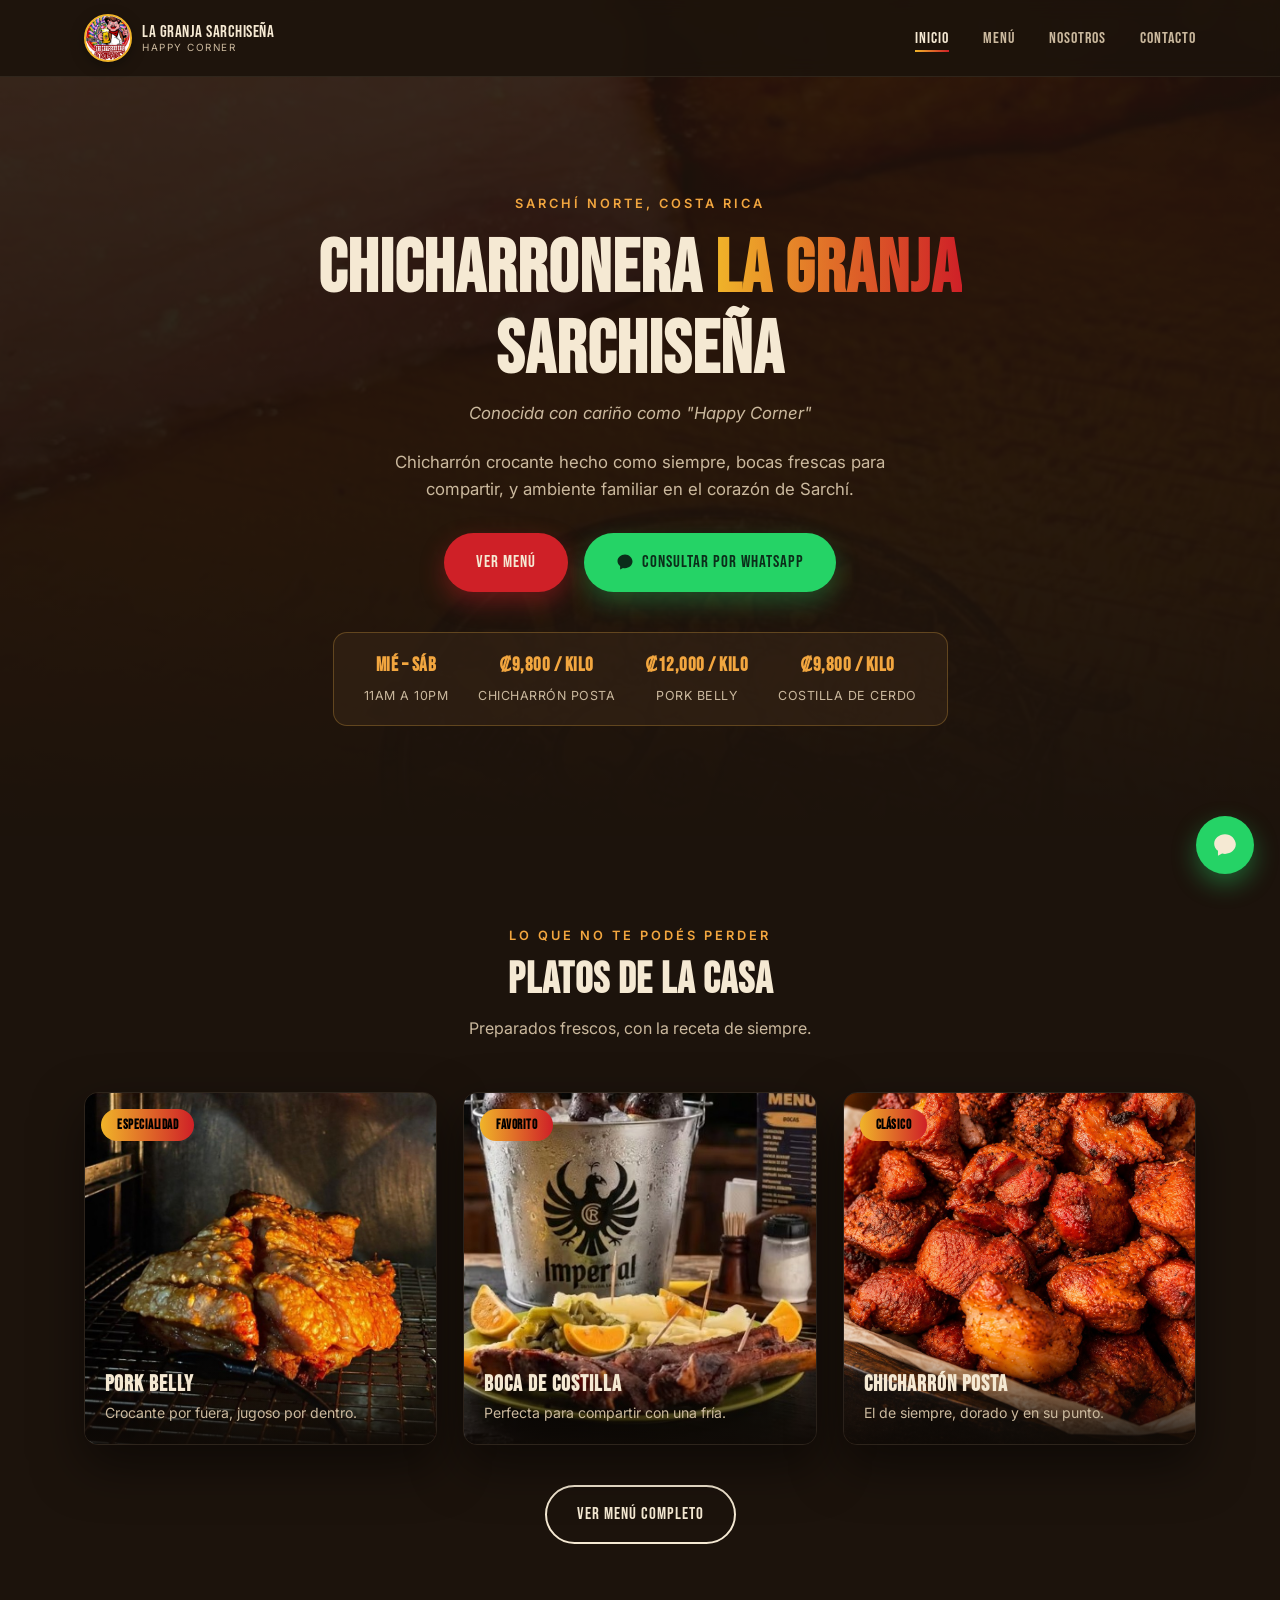
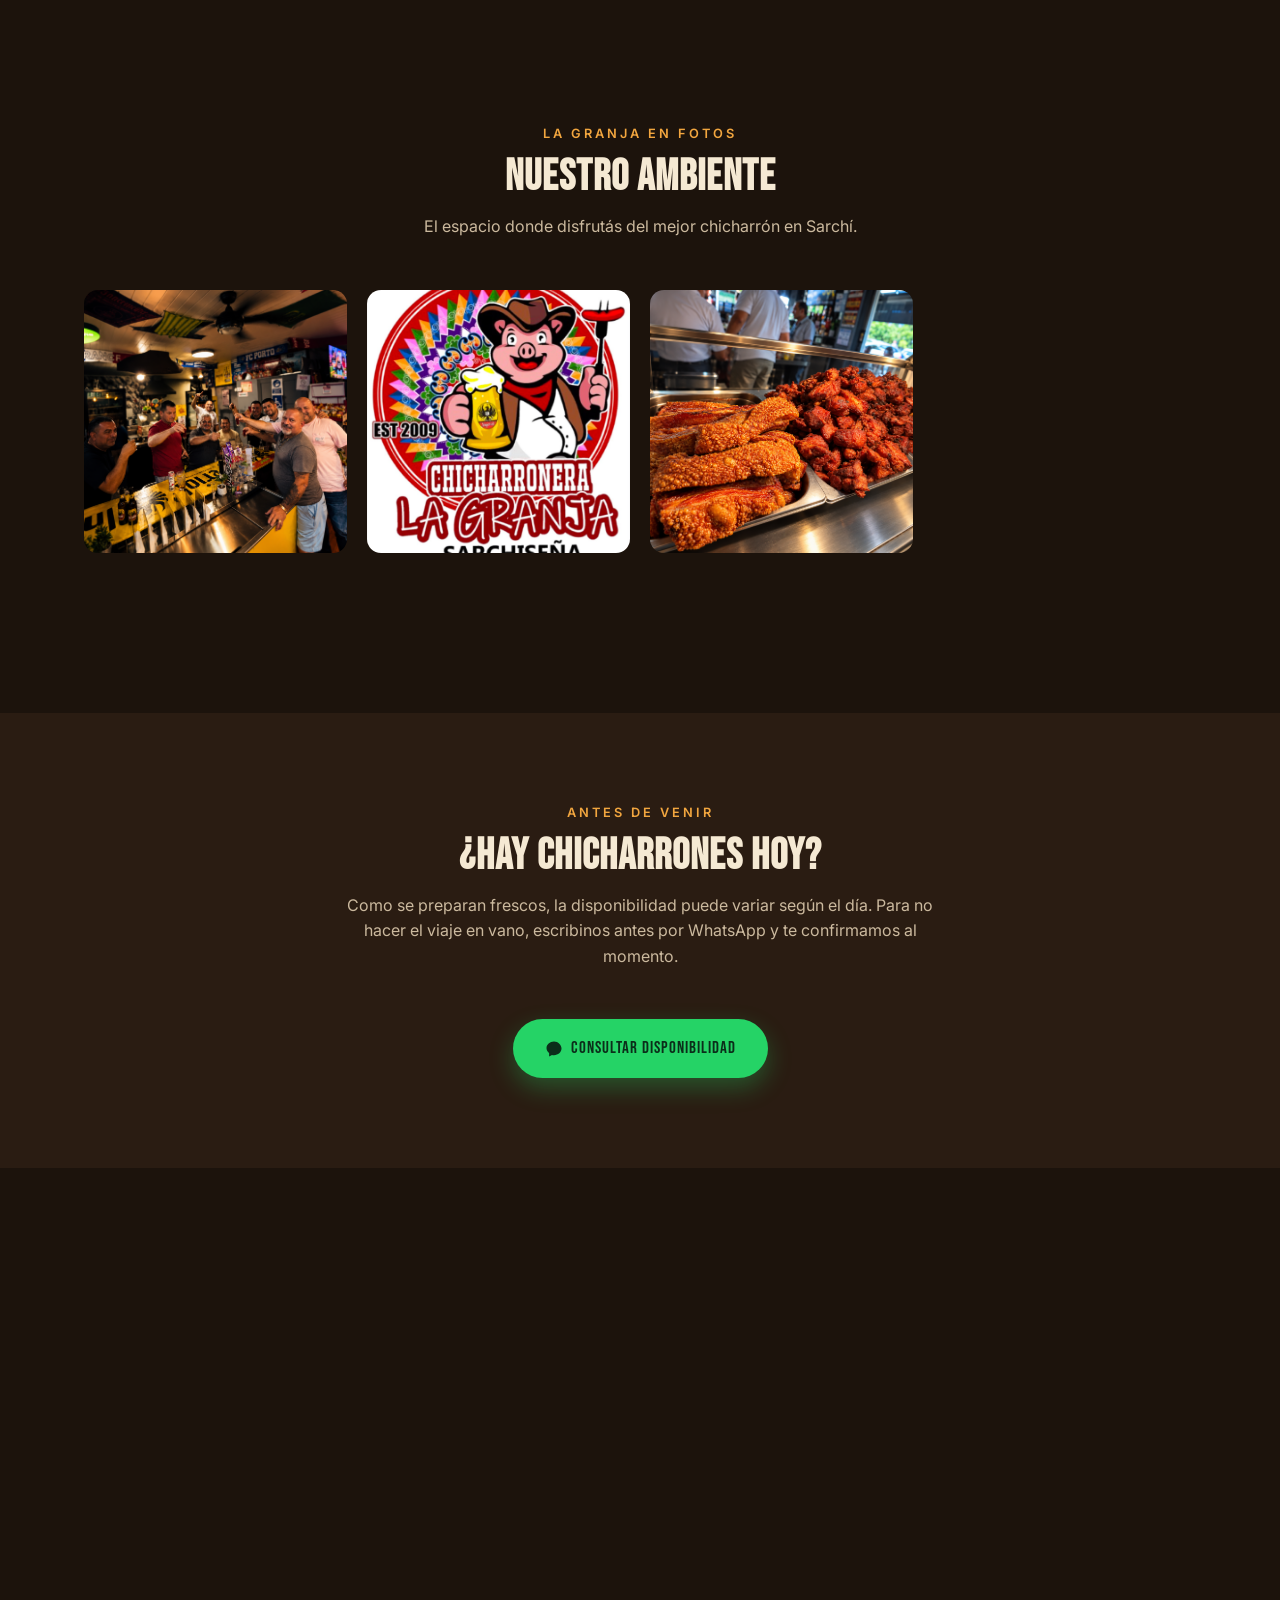
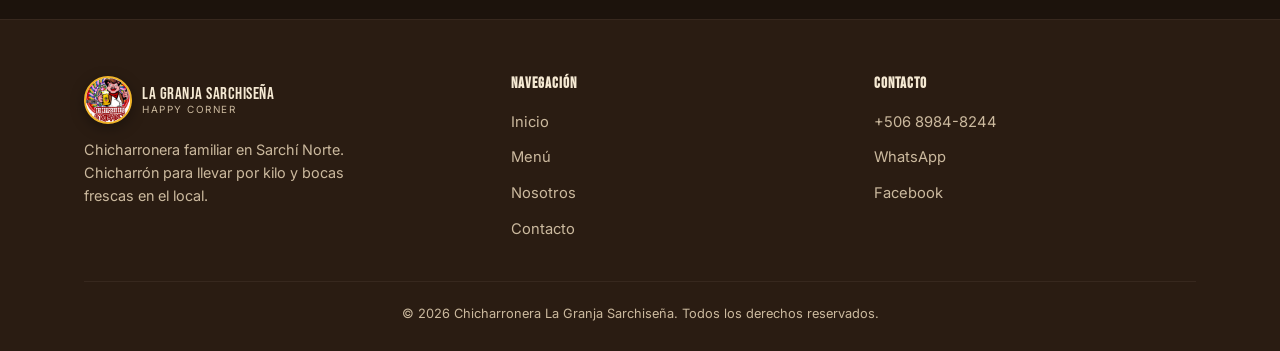
==== index.html @ 80c6c52d "Initial commit: Chicharronera La Granja website" ====
<!DOCTYPE html>
<html lang="es">
<head>
  <meta charset="UTF-8" />
  <meta name="viewport" content="width=device-width, initial-scale=1.0" />
  <title>Chicharronera La Granja Sarchiseña | Happy Corner</title>
  <meta name="description" content="Chicharronera La Granja Sarchiseña, conocida como Happy Corner. Chicharrón para llevar por kilo y bocas frescas en Sarchí Norte." />
  <link rel="preconnect" href="https://fonts.googleapis.com">
  <link href="https://fonts.googleapis.com/css2?family=Bebas+Neue&family=Inter:wght@400;500;600&display=swap" rel="stylesheet">
  <link rel="stylesheet" href="css/styles.css" />
</head>
<body>

  <header class="site-header">
    <nav class="nav">
      <a href="index.html" class="logo">
        <span class="logo-badge"><img src="img/logo.jpg" alt="Logo Chicharronera La Granja Sarchiseña" /></span>
        <span class="logo-text">
          <span class="name">LA GRANJA SARCHISEÑA</span>
          <span class="tagline">Happy Corner</span>
        </span>
      </a>
      <ul class="nav-links">
        <li><a href="index.html" class="active">Inicio</a></li>
        <li><a href="menu.html">Menú</a></li>
        <li><a href="nosotros.html">Nosotros</a></li>
        <li><a href="contacto.html">Contacto</a></li>
      </ul>
      <button class="nav-toggle" aria-label="Abrir menú">
        <span></span><span></span><span></span>
      </button>
    </nav>
  </header>

  <main>
    <!-- HERO -->
    <section class="hero">
      <div class="hero-bg" style="background-image: url('img/pork-belly.jpg');"></div>
      <div class="container hero-content">
        <span class="hero-eyebrow">Sarchí Norte, Costa Rica</span>
        <h1>Chicharronera <span class="gradient-text">La Granja</span> Sarchiseña</h1>
        <p class="apodo">Conocida con cariño como "Happy Corner"</p>
        <p class="lead">Chicharrón crocante hecho como siempre, bocas frescas para compartir, y ambiente familiar en el corazón de Sarchí.</p>
        <div class="hero-actions">
          <a href="menu.html" class="btn btn-primary">Ver menú</a>
          <a href="https://wa.me/50689848244?text=Hola%2C%20quiero%20consultar%20disponibilidad%20de%20chicharrones" target="_blank" rel="noopener" class="btn btn-whatsapp">
            <svg class="btn-icon" viewBox="0 0 24 24" fill="currentColor" width="18" height="18" aria-hidden="true"><path d="M12 2C6.48 2 2 5.94 2 10.8c0 2.64 1.36 5.01 3.5 6.62V22l3.8-2.09c.86.2 1.76.3 2.7.3 5.52 0 10-3.94 10-8.8S17.52 2 12 2z"/></svg>
            Consultar por WhatsApp
          </a>
        </div>
        <div class="hero-info">
          <div>
            <strong>Mié – Sáb</strong>
            <span>11am a 10pm</span>
          </div>
          <div>
            <strong>₡9,800 / kilo</strong>
            <span>Chicharrón Posta</span>
          </div>
          <div>
            <strong>₡12,000 / kilo</strong>
            <span>Pork Belly</span>
          </div>
          <div>
            <strong>₡9,800 / kilo</strong>
            <span>Costilla de Cerdo</span>
          </div>
        </div>
      </div>
    </section>

    <!-- PLATOS ESTRELLA -->
    <section>
      <div class="container">
        <div class="section-head reveal">
          <span class="eyebrow">Lo que no te podés perder</span>
          <h2>Platos de la casa</h2>
          <p>Preparados frescos, con la receta de siempre.</p>
        </div>
        <div class="platos-grid">
          <div class="plato-card reveal">
            <span class="plato-badge">Especialidad</span>
            <img src="img/pork-belly-horno.jpg" alt="Pork Belly horneándose en la Chicharronera La Granja" />
            <div class="plato-info">
              <h3>Pork Belly</h3>
              <p>Crocante por fuera, jugoso por dentro.</p>
            </div>
          </div>
          <div class="plato-card reveal reveal-delay-1">
            <span class="plato-badge">Favorito</span>
            <img src="img/costilla.jpg" alt="Boca de costilla de la Chicharronera La Granja" />
            <div class="plato-info">
              <h3>Boca de Costilla</h3>
              <p>Perfecta para compartir con una fría.</p>
            </div>
          </div>
          <div class="plato-card reveal reveal-delay-2">
            <span class="plato-badge">Clásico</span>
            <img src="img/chicharron-posta.jpg" alt="Chicharrón Posta de la Chicharronera La Granja" />
            <div class="plato-info">
              <h3>Chicharrón Posta</h3>
              <p>El de siempre, dorado y en su punto.</p>
            </div>
          </div>
        </div>
        <div style="text-align:center; margin-top: 40px;">
          <a href="menu.html" class="btn btn-outline">Ver menú completo</a>
        </div>
      </div>
    </section>

    <!-- AMBIENTE Y COLLAGE -->
    <section>
      <div class="container">
        <div class="section-head reveal">
          <span class="eyebrow">La Granja en fotos</span>
          <h2>Nuestro ambiente</h2>
          <p>El espacio donde disfrutás del mejor chicharrón en Sarchí.</p>
        </div>
        <div class="collage-grid reveal">
          <img src="img/ambiente-1.jpg" alt="Ambiente Happy Corner - gente celebrando" class="collage-item" />
          <img src="img/ambiente-2.jpg" alt="Logo Chicharronera La Granja Sarchiseña" class="collage-item" />
          <img src="img/ambiente-3.jpg" alt="Chicharrones y pork belly listos para servir" class="collage-item" />
          <video src="img/ambiente-video.mp4" class="collage-item" autoplay loop playsinline muted></video>
        </div>
      </div>
    </section>

    <!-- DISPONIBILIDAD -->
    <section class="section-alt">
      <div class="container">
        <div class="section-head reveal">
          <span class="eyebrow">Antes de venir</span>
          <h2>¿Hay chicharrones hoy?</h2>
          <p>Como se preparan frescos, la disponibilidad puede variar según el día. Para no hacer el viaje en vano, escribinos antes por WhatsApp y te confirmamos al momento.</p>
        </div>
        <div style="text-align:center;">
          <a href="https://wa.me/50689848244?text=Hola%2C%20quiero%20consultar%20disponibilidad%20de%20chicharrones" target="_blank" rel="noopener" class="btn btn-whatsapp">
            <svg class="btn-icon" viewBox="0 0 24 24" fill="currentColor" width="18" height="18" aria-hidden="true"><path d="M12 2C6.48 2 2 5.94 2 10.8c0 2.64 1.36 5.01 3.5 6.62V22l3.8-2.09c.86.2 1.76.3 2.7.3 5.52 0 10-3.94 10-8.8S17.52 2 12 2z"/></svg>
            Consultar disponibilidad
          </a>
        </div>
      </div>
    </section>

    <!-- CTA -->
    <section>
      <div class="cta-band reveal">
        <h2>Encontranos en Sarchí Norte</h2>
        <p>Local 1, Centro Comercial Plaza del Norte, Sarchí Norte.</p>
        <a href="contacto.html" class="btn btn-outline">Ver ubicación y contacto</a>
      </div>
    </section>
  </main>

  <footer class="site-footer">
    <div class="container">
      <div class="footer-grid">
        <div>
          <a href="index.html" class="logo">
            <span class="logo-badge"><img src="img/logo.jpg" alt="Logo Chicharronera La Granja Sarchiseña" /></span>
            <span class="logo-text">
              <span class="name">LA GRANJA SARCHISEÑA</span>
              <span class="tagline">Happy Corner</span>
            </span>
          </a>
          <p>Chicharronera familiar en Sarchí Norte. Chicharrón para llevar por kilo y bocas frescas en el local.</p>
        </div>
        <div>
          <h4>Navegación</h4>
          <ul class="footer-links">
            <li><a href="index.html">Inicio</a></li>
            <li><a href="menu.html">Menú</a></li>
            <li><a href="nosotros.html">Nosotros</a></li>
            <li><a href="contacto.html">Contacto</a></li>
          </ul>
        </div>
        <div>
          <h4>Contacto</h4>
          <ul class="footer-links">
            <li><a href="tel:+50689848244">+506 8984-8244</a></li>
            <li><a href="https://wa.me/50689848244" target="_blank" rel="noopener">WhatsApp</a></li>
            <li><a href="https://www.facebook.com/profile.php?id=100063516341962" target="_blank" rel="noopener">Facebook</a></li>
          </ul>
        </div>
      </div>
      <div class="footer-bottom">
        &copy; <span id="year"></span> Chicharronera La Granja Sarchiseña. Todos los derechos reservados.
      </div>
    </div>
  </footer>

  <a class="whatsapp-float" href="https://wa.me/50689848244?text=Hola%2C%20quiero%20consultar%20disponibilidad%20de%20chicharrones" target="_blank" rel="noopener" aria-label="Escribinos por WhatsApp">
    <svg viewBox="0 0 24 24" fill="currentColor" width="26" height="26" aria-hidden="true"><path d="M12 2C6.48 2 2 5.94 2 10.8c0 2.64 1.36 5.01 3.5 6.62V22l3.8-2.09c.86.2 1.76.3 2.7.3 5.52 0 10-3.94 10-8.8S17.52 2 12 2z"/></svg>
  </a>

  <script src="js/main.js"></script>
</body>
</html>
---- css/styles.css ----
/* ==========================================================
   CHICHARRONERA LA GRANJA SARCHISEÑA — hoja de estilos
   ========================================================== */

:root {
  --madera-1: #1c130c;
  --madera-2: #2a1c12;
  --madera-3: #3a2718;
  --crema: #f5e9d3;
  --crema-suave: #cbb99e;
  --naranja: #e2891f;
  --naranja-2: #f2a63f;
  --rojo: #cf2027;
  --dorado: #f0b429;
  --gradient: linear-gradient(90deg, var(--dorado), var(--rojo));
  --radius: 14px;
  --max-width: 1160px;
  --shadow: 0 20px 50px rgba(0, 0, 0, 0.5);
}

* {
  margin: 0;
  padding: 0;
  box-sizing: border-box;
}

html {
  scroll-behavior: smooth;
}

body {
  background: var(--madera-1);
  color: var(--crema);
  font-family: 'Inter', sans-serif;
  line-height: 1.6;
}

h1, h2, h3, h4 {
  font-family: 'Bebas Neue', sans-serif;
  letter-spacing: 1px;
  line-height: 1.1;
}

a {
  color: inherit;
  text-decoration: none;
}

img {
  max-width: 100%;
  display: block;
}

.container {
  max-width: var(--max-width);
  margin: 0 auto;
  padding: 0 24px;
}

.gradient-text {
  background: var(--gradient);
  -webkit-background-clip: text;
  background-clip: text;
  color: transparent;
}

/* ===== Banner de borrador ===== */
.draft-banner {
  background: var(--dorado);
  color: var(--madera-1);
  text-align: center;
  font-family: 'Inter', sans-serif;
  font-weight: 600;
  font-size: 0.85rem;
  padding: 8px 16px;
  letter-spacing: 0.3px;
}

/* ===== Botones ===== */
.btn {
  display: inline-flex;
  align-items: center;
  justify-content: center;
  gap: 8px;
  padding: 14px 30px;
  border-radius: 999px;
  font-family: 'Bebas Neue', sans-serif;
  letter-spacing: 1px;
  font-size: 1.05rem;
  border: 2px solid transparent;
  cursor: pointer;
  transition: transform 0.25s ease, box-shadow 0.25s ease, background 0.25s ease;
}

.btn-primary {
  background: var(--rojo);
  color: var(--crema);
  box-shadow: 0 10px 25px rgba(207, 32, 39, 0.4);
}

.btn-primary:hover {
  background: #e2262e;
  transform: translateY(-3px);
  box-shadow: 0 16px 32px rgba(207, 32, 39, 0.5);
}

.btn-outline {
  background: transparent;
  border-color: var(--crema);
  color: var(--crema);
}

.btn-outline:hover {
  background: var(--crema);
  border-color: var(--crema);
  color: var(--madera-1);
  transform: translateY(-3px);
}

.btn-whatsapp {
  background: #25d366;
  color: #0b2e1a;
  box-shadow: 0 10px 25px rgba(37, 211, 102, 0.3);
}

.btn-whatsapp:hover {
  background: #2fe375;
  transform: translateY(-3px);
  box-shadow: 0 16px 32px rgba(37, 211, 102, 0.4);
}

.btn-icon {
  flex-shrink: 0;
}

/* ===== Header ===== */
.site-header {
  position: fixed;
  top: 0;
  left: 0;
  right: 0;
  z-index: 1000;
  background: rgba(28, 19, 12, 0.9);
  backdrop-filter: blur(10px);
  border-bottom: 1px solid rgba(245, 233, 211, 0.08);
}

.nav {
  display: flex;
  align-items: center;
  justify-content: space-between;
  padding: 14px 24px;
  max-width: var(--max-width);
  margin: 0 auto;
}

.logo {
  display: flex;
  align-items: center;
  gap: 10px;
}

.logo-badge {
  width: 48px;
  height: 48px;
  border-radius: 50%;
  background: #ffffff;
  display: flex;
  align-items: center;
  justify-content: center;
  border: 2px solid var(--dorado);
  flex-shrink: 0;
  overflow: hidden;
  box-shadow: 0 4px 14px rgba(0, 0, 0, 0.35);
}

.logo-badge img {
  width: 100%;
  height: 100%;
  object-fit: cover;
  transform: scale(1.08);
}

.logo-text {
  display: flex;
  flex-direction: column;
  line-height: 1.05;
}

.logo-text .name {
  font-family: 'Bebas Neue', sans-serif;
  font-size: 1.05rem;
  letter-spacing: 0.5px;
}

.logo-text .tagline {
  font-size: 0.62rem;
  color: var(--crema-suave);
  letter-spacing: 1.5px;
  font-family: 'Inter', sans-serif;
  text-transform: uppercase;
}

.nav-links {
  display: flex;
  align-items: center;
  gap: 34px;
  list-style: none;
}

.nav-links a {
  font-family: 'Bebas Neue', sans-serif;
  font-size: 1rem;
  letter-spacing: 1px;
  color: var(--crema-suave);
  position: relative;
  padding-bottom: 4px;
  transition: color 0.2s ease;
}

.nav-links a::after {
  content: '';
  position: absolute;
  left: 0;
  bottom: 0;
  height: 2px;
  width: 0;
  background: var(--gradient);
  transition: width 0.25s ease;
}

.nav-links a:hover,
.nav-links a.active {
  color: var(--crema);
}

.nav-links a:hover::after,
.nav-links a.active::after {
  width: 100%;
}

.nav-toggle {
  display: none;
  flex-direction: column;
  gap: 5px;
  background: none;
  border: none;
  cursor: pointer;
  padding: 6px;
}

.nav-toggle span {
  width: 26px;
  height: 2px;
  background: var(--crema);
  transition: transform 0.25s ease, opacity 0.25s ease;
}

.nav-toggle.open span:nth-child(1) { transform: translateY(7px) rotate(45deg); }
.nav-toggle.open span:nth-child(2) { opacity: 0; }
.nav-toggle.open span:nth-child(3) { transform: translateY(-7px) rotate(-45deg); }

/* ===== Hero ===== */
.hero {
  position: relative;
  padding: 190px 0 110px;
  overflow: hidden;
}

.hero-bg {
  position: absolute;
  inset: 0;
  background-size: cover;
  background-position: center;
  opacity: 0.28;
  filter: saturate(1.1);
}

.hero-bg::after {
  content: '';
  position: absolute;
  inset: 0;
  background: linear-gradient(180deg, rgba(28,19,12,0.55) 0%, rgba(28,19,12,0.85) 70%, var(--madera-1) 100%);
}

.hero-content {
  position: relative;
  text-align: center;
  max-width: 720px;
  margin: 0 auto;
}

.hero-eyebrow {
  display: inline-block;
  font-family: 'Inter', sans-serif;
  font-weight: 600;
  font-size: 0.8rem;
  letter-spacing: 3px;
  text-transform: uppercase;
  color: var(--naranja-2);
  margin-bottom: 16px;
}

.hero h1 {
  font-size: clamp(2.6rem, 7vw, 4.6rem);
  margin-bottom: 8px;
}

.hero .apodo {
  font-family: 'Inter', sans-serif;
  font-style: italic;
  color: var(--crema-suave);
  font-size: 1.05rem;
  margin-bottom: 22px;
}

.hero p.lead {
  font-size: 1.05rem;
  color: var(--crema-suave);
  max-width: 520px;
  margin: 0 auto 30px;
}

.hero-actions {
  display: flex;
  gap: 16px;
  flex-wrap: wrap;
  justify-content: center;
  margin-bottom: 40px;
}

.hero-info {
  display: inline-flex;
  gap: 30px;
  flex-wrap: wrap;
  justify-content: center;
  background: rgba(58, 39, 24, 0.55);
  border: 1px solid rgba(217, 164, 65, 0.3);
  border-radius: var(--radius);
  padding: 18px 30px;
}

.hero-info div {
  text-align: center;
}

.hero-info strong {
  display: block;
  font-family: 'Bebas Neue', sans-serif;
  font-size: 1.2rem;
  color: var(--naranja-2);
  letter-spacing: 0.5px;
}

.hero-info span {
  font-size: 0.78rem;
  color: var(--crema-suave);
  text-transform: uppercase;
  letter-spacing: 0.5px;
}

/* ===== Secciones generales ===== */
section {
  padding: 90px 0;
}

.section-head {
  text-align: center;
  max-width: 620px;
  margin: 0 auto 50px;
}

.section-head .eyebrow {
  font-family: 'Inter', sans-serif;
  font-weight: 600;
  font-size: 0.8rem;
  letter-spacing: 3px;
  color: var(--naranja-2);
  text-transform: uppercase;
  display: block;
  margin-bottom: 10px;
}

.section-head h2 {
  font-size: clamp(1.9rem, 4.5vw, 2.7rem);
  margin-bottom: 12px;
}

.section-head p {
  color: var(--crema-suave);
}

.section-alt {
  background: var(--madera-2);
}

/* ===== Platos estrella ===== */
.platos-grid {
  display: grid;
  grid-template-columns: repeat(3, 1fr);
  gap: 26px;
}

.plato-card {
  position: relative;
  border-radius: var(--radius);
  overflow: hidden;
  border: 1px solid rgba(245, 233, 211, 0.08);
  box-shadow: var(--shadow);
  transition: transform 0.3s ease;
}

.plato-card:hover {
  transform: translateY(-6px);
}

.plato-card img {
  width: 100%;
  aspect-ratio: 1 / 1;
  object-fit: cover;
  object-position: center;
}

.plato-badge {
  position: absolute;
  top: 16px;
  left: 16px;
  background: var(--gradient);
  color: #000;
  font-family: 'Bebas Neue', sans-serif;
  font-weight: 600;
  letter-spacing: 0.5px;
  font-size: 0.8rem;
  padding: 6px 16px;
  border-radius: 999px;
}

.plato-info {
  position: absolute;
  left: 0;
  right: 0;
  bottom: 0;
  padding: 20px;
  background: linear-gradient(0deg, rgba(15,10,6,0.92) 0%, transparent 100%);
}

.plato-info h3 {
  font-size: 1.4rem;
  margin-bottom: 4px;
}

.plato-info p {
  font-size: 0.88rem;
  color: var(--crema-suave);
}

/* ===== Para llevar (Menu) ===== */
.llevar-grid {
  display: grid;
  grid-template-columns: repeat(3, 1fr);
  gap: 24px;
  margin-bottom: 70px;
}

.llevar-card {
  position: relative;
  border-radius: var(--radius);
  overflow: hidden;
  border: 1px solid rgba(217, 164, 65, 0.3);
  box-shadow: var(--shadow);
  background: var(--madera-3);
  transition: transform 0.3s ease;
}

.llevar-card:hover {
  transform: translateY(-6px);
}

.llevar-card img {
  width: 100%;
  height: 190px;
  object-fit: cover;
  object-position: center;
}

.llevar-card img[src*="costilla"] {
  object-position: center bottom;
}

.llevar-card .llevar-info {
  padding: 20px 22px 24px;
}

.llevar-card h3 {
  font-size: 1.35rem;
  margin-bottom: 6px;
}

.llevar-card .llevar-precio {
  font-family: 'Bebas Neue', sans-serif;
  font-size: 1.8rem;
  color: var(--naranja-2);
}

.llevar-card .llevar-precio span {
  font-size: 0.85rem;
  color: var(--crema-suave);
  font-family: 'Inter', sans-serif;
}

.llevar-cta {
  text-align: center;
  margin-bottom: 70px;
}

/* ===== Collage de ambiente ===== */
.collage-grid {
  display: grid;
  grid-template-columns: repeat(4, 1fr);
  gap: 20px;
  margin-bottom: 70px;
}

.collage-item {
  width: 100%;
  aspect-ratio: 1 / 1;
  display: flex;
  align-items: center;
  justify-content: center;
  color: var(--crema-suave);
  font-size: 0.9rem;
  object-fit: cover;
  object-position: center;
  border-radius: var(--radius);
}

.collage-item img {
  width: 100%;
  height: 100%;
  object-fit: cover;
  border-radius: var(--radius);
  display: block;
}

.collage-item video {
  width: 100%;
  height: 100%;
  object-fit: cover;
  border-radius: var(--radius);
  display: block;
  background: var(--madera-2);
}

/* ===== Tabla de bocas ===== */
.bocas-list {
  display: grid;
  grid-template-columns: repeat(2, 1fr);
  gap: 12px 18px;
}

.boca-row {
  display: flex;
  justify-content: space-between;
  align-items: baseline;
  gap: 20px;
  padding: 15px 20px;
  background: var(--madera-2);
  border: 1px solid rgba(245, 233, 211, 0.06);
  border-radius: 10px;
}

.boca-row .boca-nombre {
  font-family: 'Bebas Neue', sans-serif;
  font-size: 1.1rem;
  letter-spacing: 0.5px;
}

.boca-row .boca-precio {
  font-family: 'Bebas Neue', sans-serif;
  font-size: 1.05rem;
  color: var(--naranja-2);
  white-space: nowrap;
}

.menu-note {
  margin-top: 30px;
  background: var(--madera-3);
  border: 1px solid rgba(217, 164, 65, 0.25);
  border-radius: var(--radius);
  padding: 20px 26px;
  font-size: 0.9rem;
  color: var(--crema-suave);
  text-align: center;
}

/* ===== CTA banda ===== */
.cta-band {
  background: var(--gradient);
  border-radius: var(--radius);
  padding: 54px 40px;
  text-align: center;
  margin: 0 24px;
}

.cta-band h2 {
  font-size: clamp(1.7rem, 4vw, 2.3rem);
  margin-bottom: 12px;
  color: var(--madera-1);
}

.cta-band p {
  color: rgba(28, 19, 12, 0.75);
  margin-bottom: 26px;
}

.cta-band .btn-outline {
  border-color: var(--madera-1);
  color: var(--madera-1);
}

.cta-band .btn-outline:hover {
  background: var(--madera-1);
  color: var(--crema);
}

/* ===== Nosotros ===== */
.about-grid {
  display: grid;
  grid-template-columns: 0.85fr 1.15fr;
  gap: 54px;
  align-items: center;
}

.about-grid img {
  border-radius: var(--radius);
  box-shadow: var(--shadow);
}

.quote-block {
  border-left: 3px solid var(--naranja);
  padding-left: 20px;
  margin: 22px 0;
  font-style: italic;
  color: var(--crema-suave);
}

.placeholder-note {
  margin-top: 24px;
  font-size: 0.82rem;
  color: var(--dorado);
  border: 1px dashed rgba(217, 164, 65, 0.5);
  border-radius: 10px;
  padding: 12px 16px;
}

/* ===== Contacto ===== */
.contact-grid {
  display: grid;
  grid-template-columns: 1fr 1fr;
  gap: 50px;
}

.contact-info-list {
  display: flex;
  flex-direction: column;
  gap: 20px;
  margin-top: 26px;
}

.contact-info-item {
  display: flex;
  gap: 16px;
  align-items: flex-start;
  padding: 18px;
  background: var(--madera-3);
  border-radius: var(--radius);
  border: 1px solid rgba(245, 233, 211, 0.06);
  transition: border-color 0.25s ease, transform 0.25s ease;
}

.contact-info-item:hover {
  border-color: rgba(217, 164, 65, 0.4);
  transform: translateX(4px);
}

.contact-icon {
  width: 42px;
  height: 42px;
  flex-shrink: 0;
  border-radius: 10px;
  background: var(--gradient);
  display: flex;
  align-items: center;
  justify-content: center;
  font-size: 1.1rem;
}

.contact-info-item h4 {
  font-family: 'Bebas Neue', sans-serif;
  font-size: 1rem;
  letter-spacing: 0.5px;
  margin-bottom: 4px;
}

.contact-info-item p, .contact-info-item a {
  font-size: 0.92rem;
  color: var(--crema-suave);
}

.hours-table {
  margin-top: 26px;
  background: var(--madera-3);
  border-radius: var(--radius);
  padding: 22px 26px;
  border: 1px solid rgba(245, 233, 211, 0.06);
}

.hours-table h4 {
  font-family: 'Bebas Neue', sans-serif;
  font-size: 1.05rem;
  margin-bottom: 10px;
  color: var(--naranja-2);
}

.map-frame {
  margin-top: 50px;
  border-radius: var(--radius);
  overflow: hidden;
  border: 1px solid rgba(245, 233, 211, 0.08);
}

.map-frame iframe {
  width: 100%;
  height: 380px;
  border: 0;
  display: block;
}

/* ===== Footer ===== */
.site-footer {
  background: var(--madera-2);
  padding: 56px 0 26px;
  border-top: 1px solid rgba(245, 233, 211, 0.06);
}

.footer-grid {
  display: grid;
  grid-template-columns: 1.2fr 1fr 1fr;
  gap: 40px;
  margin-bottom: 40px;
}

.footer-grid p {
  color: var(--crema-suave);
  font-size: 0.9rem;
  margin-top: 14px;
  max-width: 280px;
}

.footer-grid h4 {
  font-family: 'Bebas Neue', sans-serif;
  font-size: 0.95rem;
  letter-spacing: 1px;
  color: var(--crema);
  margin-bottom: 16px;
}

.footer-links {
  list-style: none;
  display: flex;
  flex-direction: column;
  gap: 10px;
}

.footer-links a {
  color: var(--crema-suave);
  font-size: 0.92rem;
  transition: color 0.2s ease;
}

.footer-links a:hover {
  color: var(--naranja-2);
}

.footer-bottom {
  border-top: 1px solid rgba(245, 233, 211, 0.06);
  padding-top: 22px;
  text-align: center;
  font-size: 0.8rem;
  color: var(--crema-suave);
}

/* ===== WhatsApp flotante ===== */
.whatsapp-float {
  position: fixed;
  bottom: 26px;
  right: 26px;
  width: 58px;
  height: 58px;
  border-radius: 50%;
  background: #25d366;
  display: flex;
  align-items: center;
  justify-content: center;
  box-shadow: 0 10px 25px rgba(37, 211, 102, 0.4);
  z-index: 999;
  transition: transform 0.25s ease;
  font-size: 1.6rem;
}

.whatsapp-float:hover {
  transform: scale(1.08);
}

/* ===== Animaciones al hacer scroll ===== */
.reveal {
  opacity: 0;
  transform: translateY(28px);
  transition: opacity 0.7s ease, transform 0.7s ease;
}

.reveal.active {
  opacity: 1;
  transform: translateY(0);
}

.reveal-delay-1.active { transition-delay: 0.1s; }
.reveal-delay-2.active { transition-delay: 0.2s; }

/* ===== Hero de pagina interna ===== */
.page-hero {
  padding: 150px 0 60px;
  text-align: center;
}

.page-hero .eyebrow {
  font-family: 'Inter', sans-serif;
  font-weight: 600;
  font-size: 0.8rem;
  letter-spacing: 3px;
  color: var(--naranja-2);
  text-transform: uppercase;
}

.page-hero h1 {
  font-size: clamp(2.2rem, 5vw, 3.2rem);
  margin-top: 10px;
}

.page-hero p {
  color: var(--crema-suave);
  max-width: 560px;
  margin: 16px auto 0;
}

/* ===== Responsive ===== */
@media (max-width: 1024px) {
  .platos-grid {
    grid-template-columns: 1fr 1fr;
  }

  .collage-grid {
    grid-template-columns: repeat(2, 1fr);
  }
}

@media (max-width: 900px) {
  .about-grid,
  .contact-grid {
    grid-template-columns: 1fr;
  }

  .platos-grid {
    grid-template-columns: 1fr;
  }

  .llevar-grid {
    grid-template-columns: 1fr 1fr;
  }
}

@media (max-width: 640px) {
  .llevar-grid,
  .bocas-list {
    grid-template-columns: 1fr;
  }
}

@media (max-width: 720px) {
  .nav-links {
    position: absolute;
    top: 100%;
    left: 0;
    right: 0;
    background: rgba(28, 19, 12, 0.98);
    flex-direction: column;
    align-items: flex-start;
    padding: 24px;
    gap: 20px;
    display: none;
    border-bottom: 1px solid rgba(245, 233, 211, 0.08);
  }

  .nav-links.open {
    display: flex;
  }

  .nav-toggle {
    display: flex;
  }

  .hero {
    padding: 140px 0 70px;
  }

  .hero-info {
    gap: 18px;
    padding: 16px 20px;
  }
}

@media (max-width: 520px) {
  .cta-band {
    padding: 40px 24px;
    margin: 0 16px;
  }

  .boca-row {
    flex-direction: column;
    gap: 4px;
  }
}

/* ===== Accesibilidad: Movimiento reducido ===== */
@media (prefers-reduced-motion: reduce) {
  * {
    animation-duration: 0.01ms !important;
    animation-iteration-count: 1 !important;
    transition-duration: 0.01ms !important;
  }

  .reveal {
    animation: none !important;
    opacity: 1 !important;
    transform: none !important;
  }

  .reveal-delay-1,
  .reveal-delay-2 {
    animation: none !important;
    opacity: 1 !important;
    transform: none !important;
  }

  html {
    scroll-behavior: auto;
  }
}

/* ===== Enlaces mejorados ===== */
.footer-links a {
  transition: color 0.2s ease;
}

.footer-links a:hover {
  color: var(--dorado);
  text-decoration: underline;
}
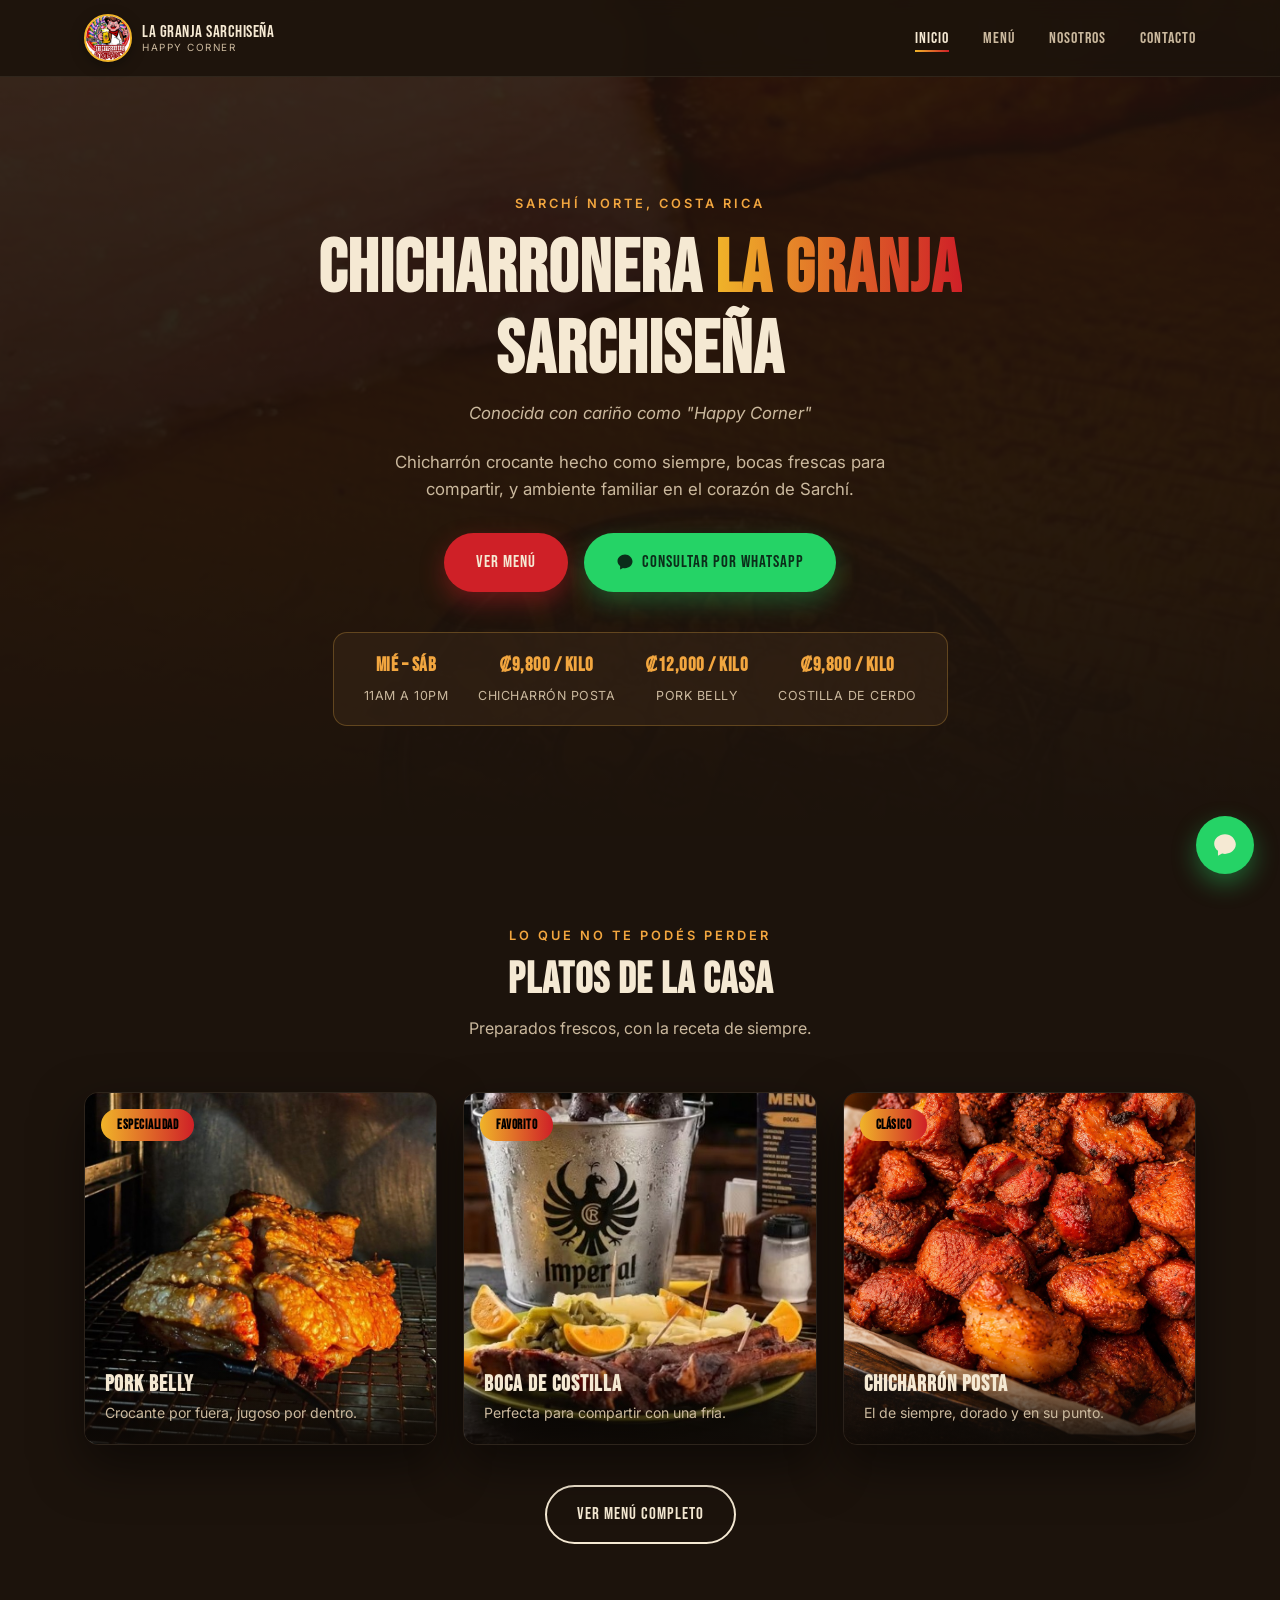
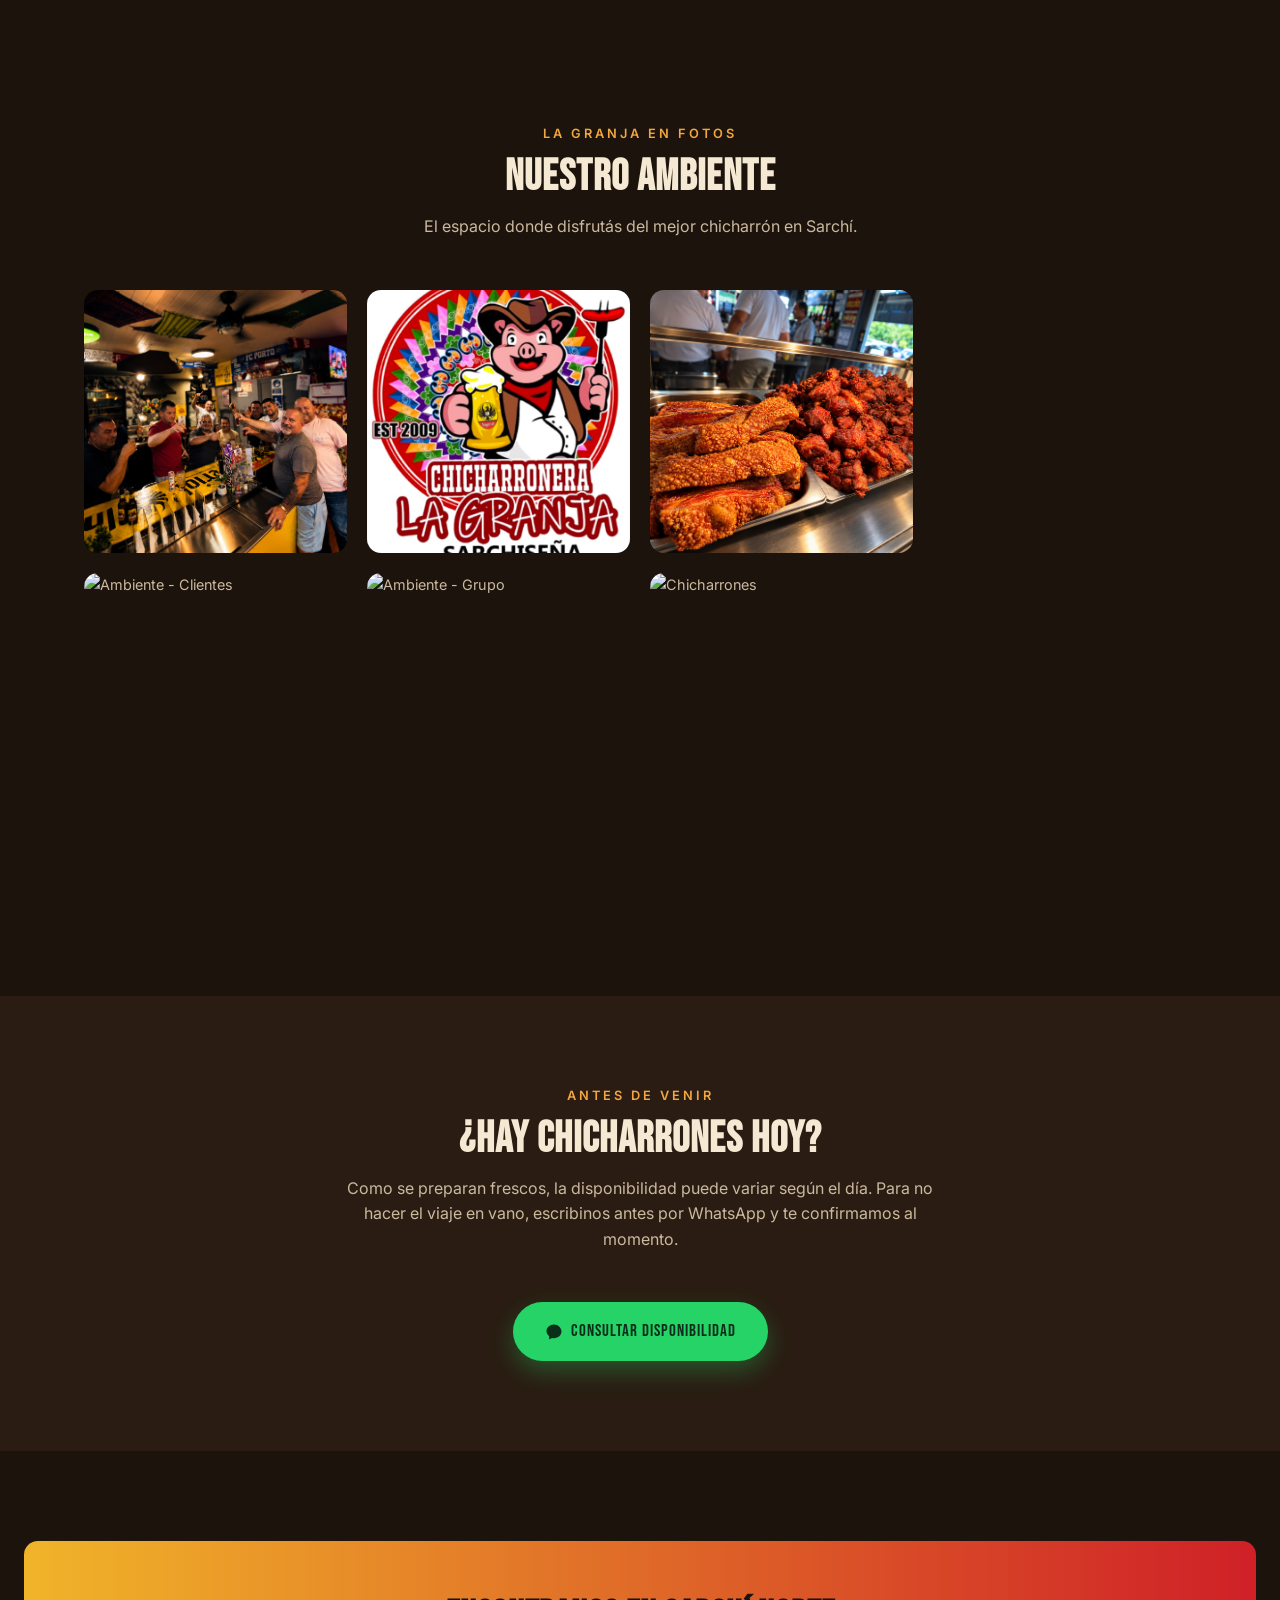
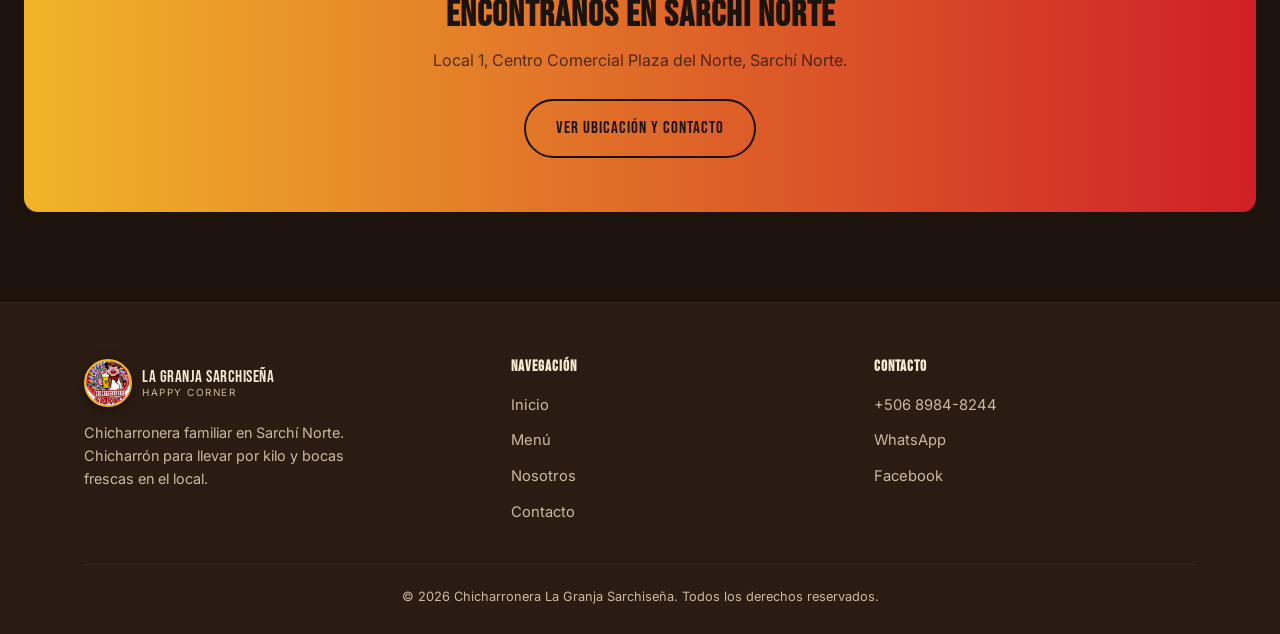
==== commit 7e77958f: "Update index.html" ====
--- a/index.html
+++ b/index.html
@@ -122,6 +122,9 @@
           <img src="img/ambiente-2.jpg" alt="Logo Chicharronera La Granja Sarchiseña" class="collage-item" />
           <img src="img/ambiente-3.jpg" alt="Chicharrones y pork belly listos para servir" class="collage-item" />
           <video src="img/ambiente-video.mp4" class="collage-item" autoplay loop playsinline muted></video>
+          <img src="img/imagen chicharronera 3.jpeg" alt="Ambiente - Clientes" class="collage-item">
+<img src="img/imagen chicharronera 2.jpeg" alt="Ambiente - Grupo" class="collage-item">
+<img src="img/imagenes chicharronera 1.jpeg" alt="Chicharrones" class="collage-item">
         </div>
       </div>
     </section>
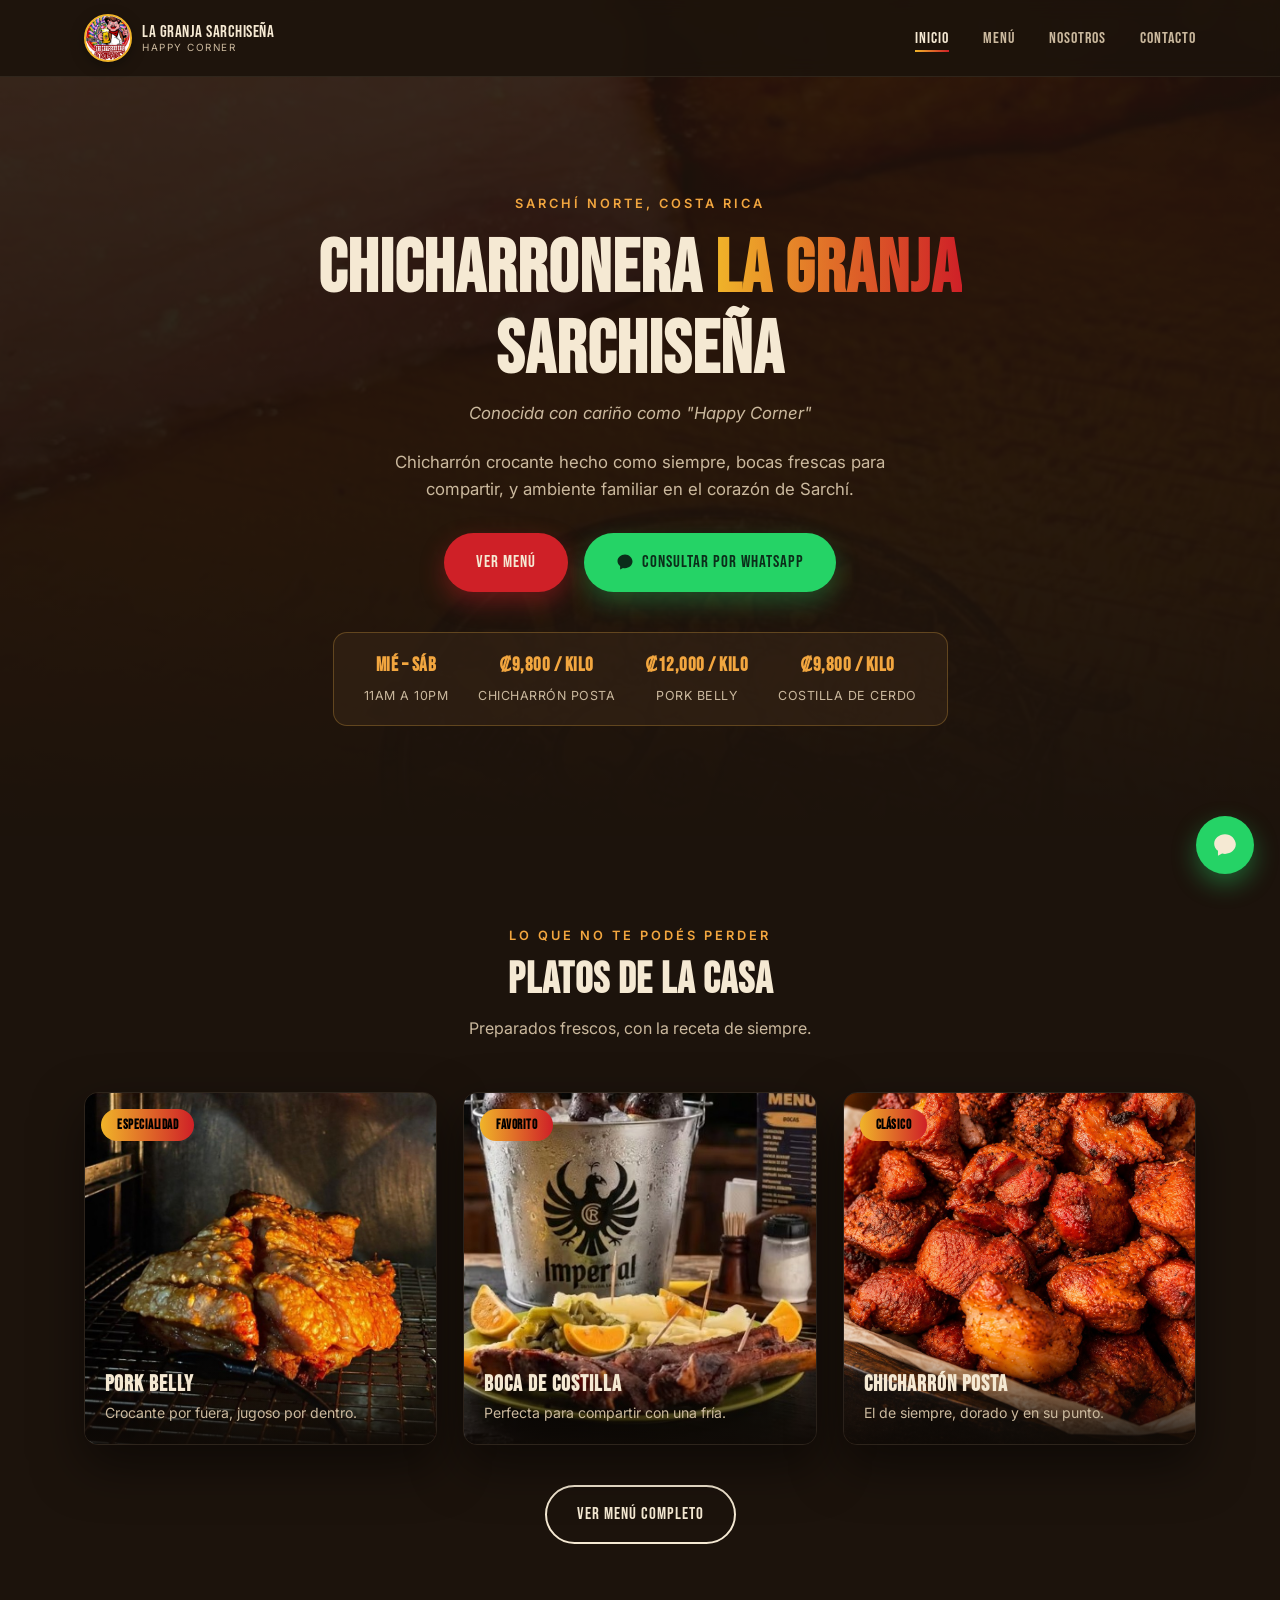
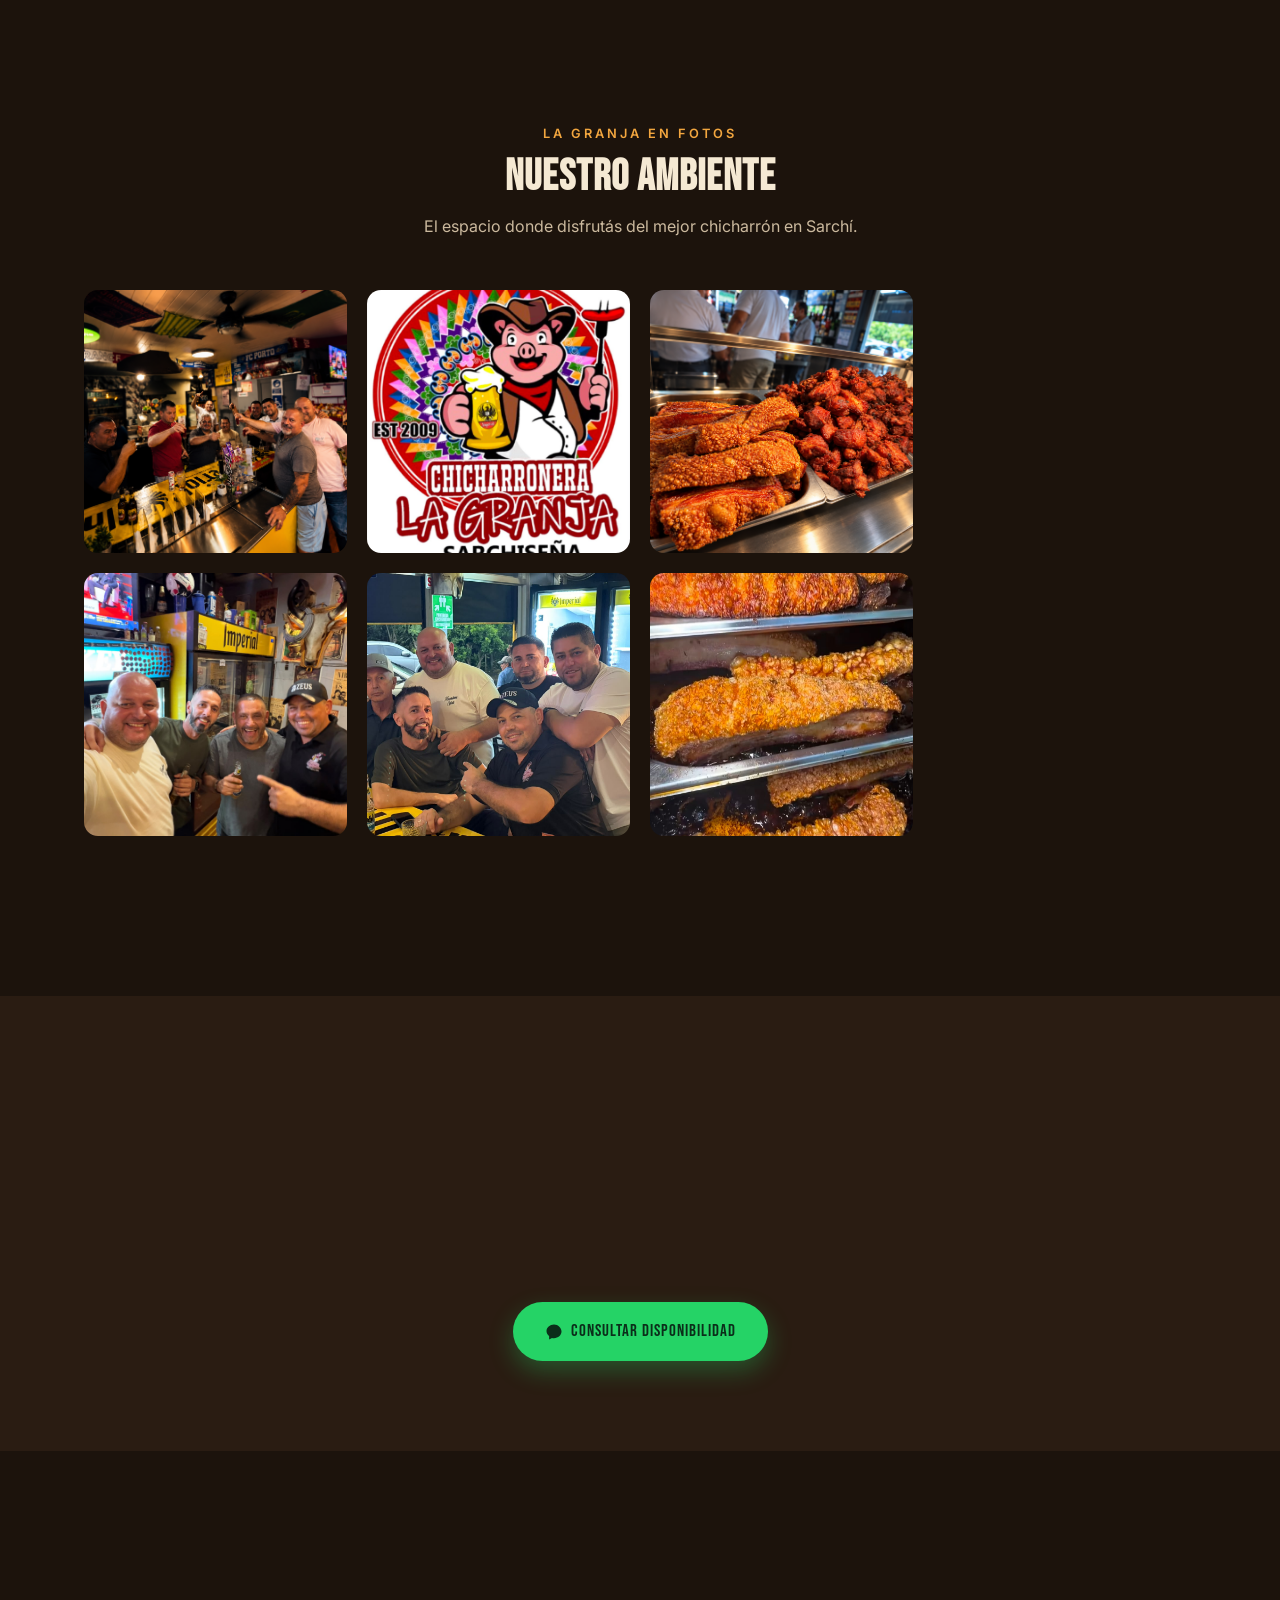
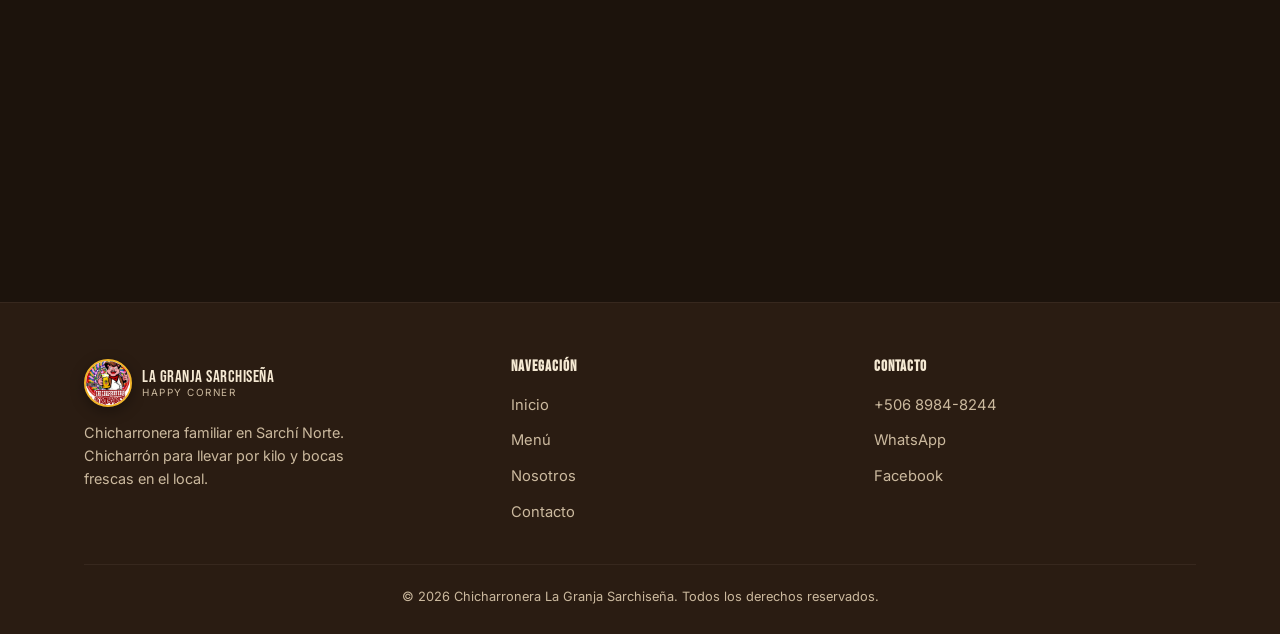
==== commit 8afe28f0: "Update index.html" ====
--- a/index.html
+++ b/index.html
@@ -122,10 +122,9 @@
           <img src="img/ambiente-2.jpg" alt="Logo Chicharronera La Granja Sarchiseña" class="collage-item" />
           <img src="img/ambiente-3.jpg" alt="Chicharrones y pork belly listos para servir" class="collage-item" />
           <video src="img/ambiente-video.mp4" class="collage-item" autoplay loop playsinline muted></video>
-          <img src="img/imagen chicharronera 3.jpeg" alt="Ambiente - Clientes" class="collage-item">
-<img src="img/imagen chicharronera 2.jpeg" alt="Ambiente - Grupo" class="collage-item">
-<img src="img/imagenes chicharronera 1.jpeg" alt="Chicharrones" class="collage-item">
-        </div>
+        <img src="imagen chicharronera 3.jpeg" alt="Ambiente - Clientes" class="collage-item">
+<img src="imagen chicharronera 2.jpeg" alt="Ambiente - Grupo" class="collage-item">
+<img src="imagenes chicharronera 1.jpeg" alt="Chicharrones" class="collage-item">
       </div>
     </section>
 
